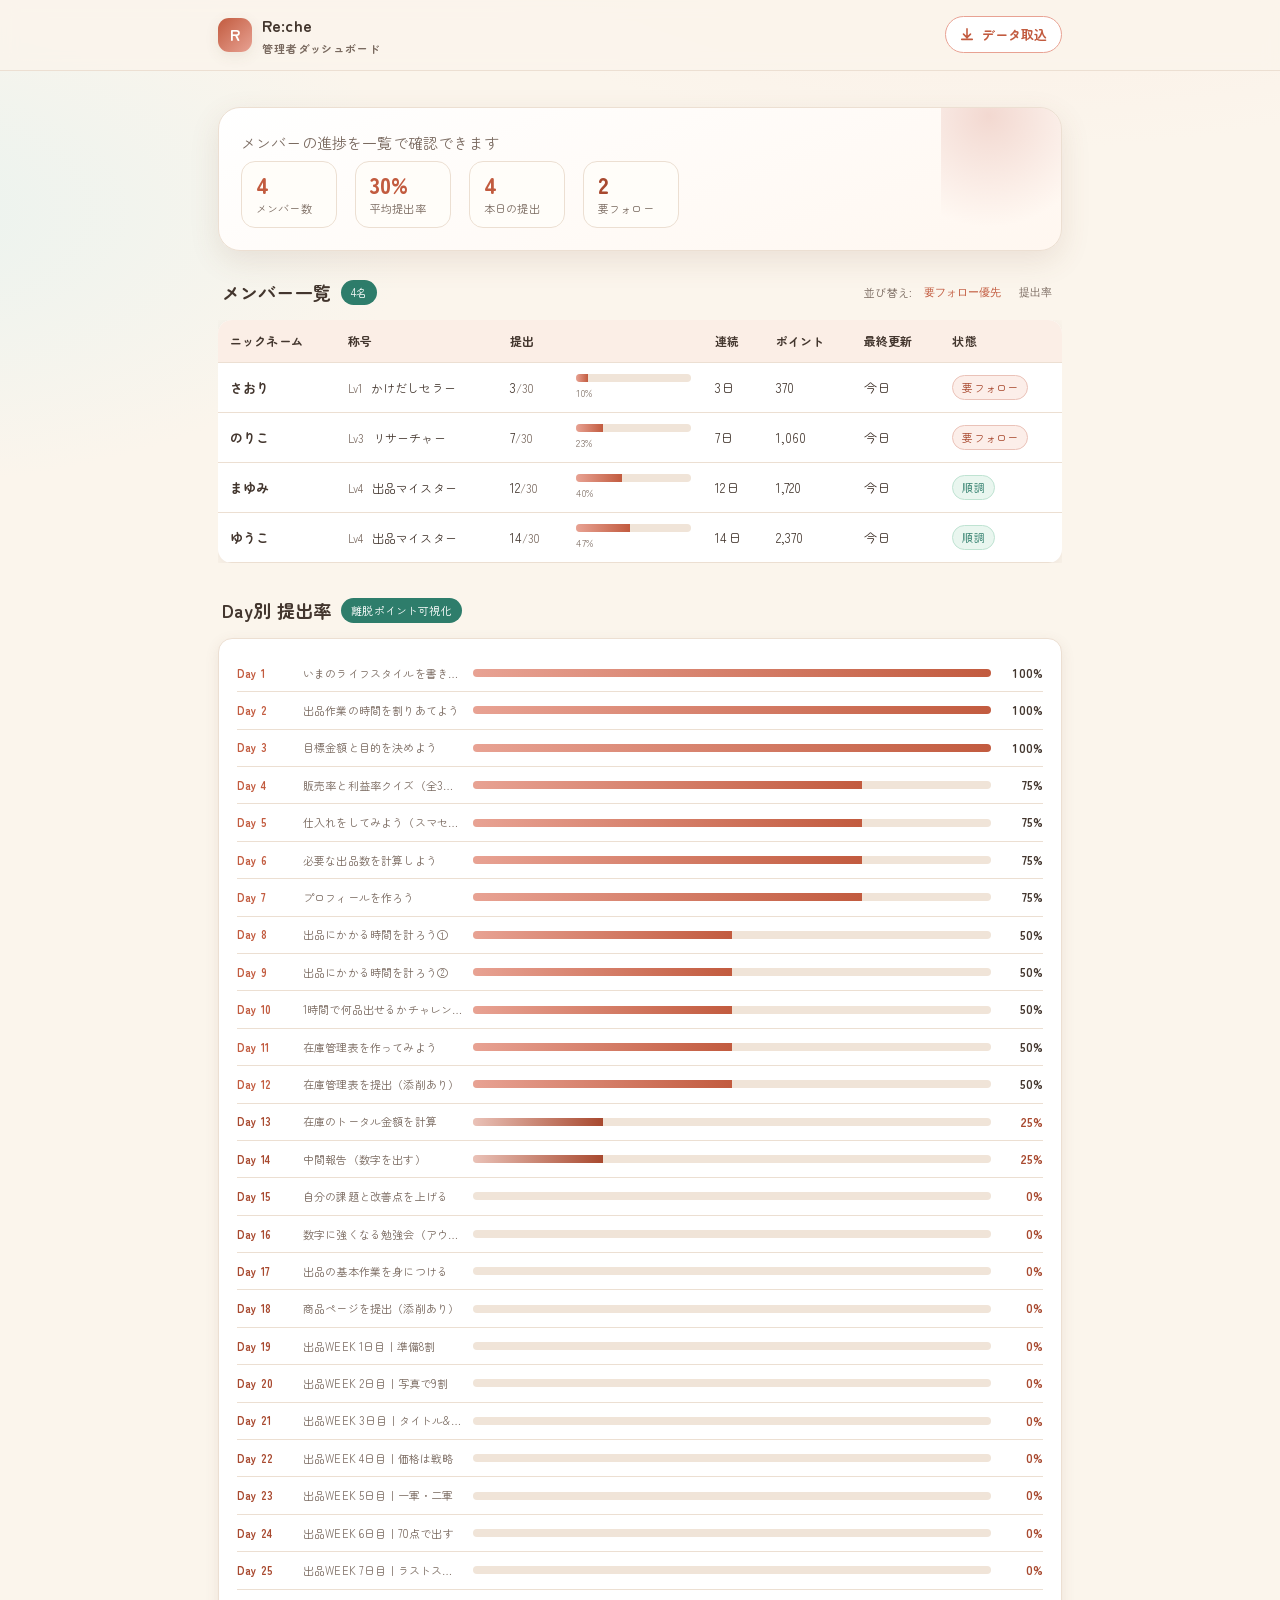
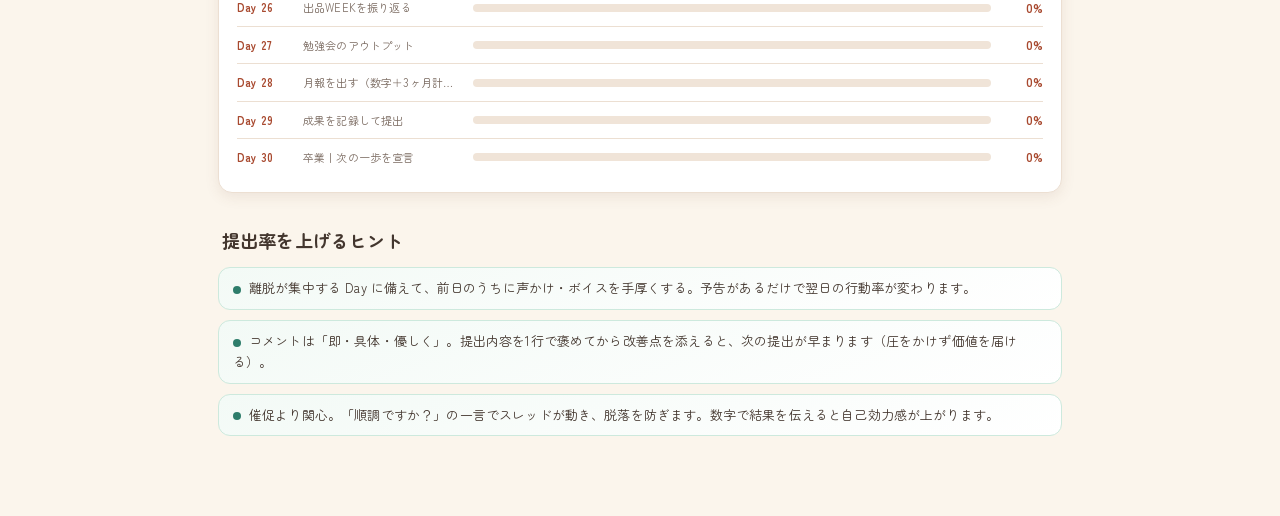
==== admin.html @ 708a5d36 "Re:che 30DAYS 学習ゲーム（テスト版） ユーザー版/管理者版・お庭育成(あつ森風)・くみこ毎日メッセージ/ボイス・連続ボーナス・同期ランキング  Co-Authored-By: Claud" ====
<!DOCTYPE html>
<html lang="ja">
<head>
<meta charset="UTF-8">
<meta name="viewport" content="width=device-width, initial-scale=1.0">
<title>Re:che 管理者ダッシュボード</title>
<link rel="preconnect" href="https://fonts.googleapis.com">
<link rel="preconnect" href="https://fonts.gstatic.com" crossorigin>
<link href="https://fonts.googleapis.com/css2?family=Zen+Maru+Gothic:wght@400;500;700&display=swap" rel="stylesheet">
<link rel="stylesheet" href="styles.css">
<style>
/* ---- admin-only styles ---- */
.sort-btn{
  background:none; border:none; cursor:pointer; color:var(--ink-2);
  font-size:11px; font-weight:700; padding:2px 6px; border-radius:6px;
  transition:background .12s;
}
.sort-btn:hover{ background:var(--line); }
.sort-btn.active{ color:var(--terra); }

.day-row{
  display:flex; align-items:flex-start; gap:12px; padding:10px 0;
  border-bottom:1px solid var(--line);
}
.day-row:last-child{ border-bottom:none; }
.day-row .day-num{
  flex-shrink:0; width:40px; height:40px; border-radius:12px;
  background:var(--cream-2); border:1px solid var(--line);
  display:grid; place-items:center;
  font-size:13px; font-weight:800; color:var(--terra);
}
.day-row.row-done .day-num{
  background:linear-gradient(135deg,var(--terra-soft),var(--terra));
  color:#fff; border:none;
}
.day-row .day-info{ flex:1; min-width:0; }
.day-row .day-title{
  font-size:13px; font-weight:700; line-height:1.4;
  white-space:nowrap; overflow:hidden; text-overflow:ellipsis;
}
.day-row .day-sub{ font-size:11px; color:var(--ink-2); margin-top:2px; }
.day-row .day-content{
  font-size:12px; color:var(--ink); background:var(--cream-2);
  border-radius:10px; padding:8px 10px; margin-top:6px;
  border:1px solid var(--line);
}
.day-row .day-fb-area{ margin-top:8px; }
.day-row .day-fb-area textarea{
  width:100%; min-height:60px;
}

.day-bar-row{
  display:flex; align-items:center; gap:10px; padding:8px 0;
  border-bottom:1px solid var(--line);
}
.day-bar-row:last-child{ border-bottom:none; }
.day-bar-row .d-label{
  width:56px; flex-shrink:0;
  font-size:11px; font-weight:700; color:var(--terra);
}
.day-bar-row .d-title{
  width:160px; flex-shrink:0; font-size:11px; color:var(--ink-2);
  white-space:nowrap; overflow:hidden; text-overflow:ellipsis;
}
.day-bar-row .d-bar{ flex:1; min-width:60px; }
.day-bar-row .d-pct{ width:42px; text-align:right; font-size:12px; font-weight:700; color:var(--ink);}

.hint-list{ padding:0; margin:0; list-style:none; display:flex; flex-direction:column; gap:10px;}
.hint-list li{
  padding:10px 14px; background:linear-gradient(160deg,#F3FAF6,#fff);
  border-radius:12px; border:1px solid #CDE9DD;
  font-size:13px; line-height:1.6;
}
.hint-list li::before{
  content:"";
  display:inline-block; width:8px; height:8px; border-radius:50%;
  background:var(--forest); margin-right:8px; vertical-align:middle;
  flex-shrink:0;
}

.tbl-wrap{ overflow-x:auto; -webkit-overflow-scrolling:touch; }

.member-detail-head{
  display:flex; align-items:center; gap:14px; margin-bottom:18px; flex-wrap:wrap;
}
.member-detail-head .name-badge{
  width:48px;height:48px; border-radius:50%;
  background:linear-gradient(135deg,var(--terra-soft),var(--terra));
  display:grid; place-items:center; color:#fff; font-weight:800; font-size:20px;
}

.import-tabs{ display:flex; gap:8px; margin-bottom:12px; }
.tab-btn{
  background:var(--cream-2); border:1.5px solid var(--line);
  border-radius:999px; padding:6px 14px; font-size:12px; font-weight:700;
  cursor:pointer; color:var(--ink-2); transition:all .12s;
}
.tab-btn.active{ background:var(--terra); border-color:var(--terra); color:#fff; }

.file-drop{
  border:2px dashed var(--line); border-radius:12px; padding:24px; text-align:center;
  font-size:13px; color:var(--ink-2); cursor:pointer; transition:border-color .15s;
}
.file-drop:hover{ border-color:var(--terra-soft); }
.file-drop input[type=file]{ display:none; }

@media(max-width:560px){
  .day-bar-row .d-title{ display:none; }
  .day-bar-row .d-label{ width:44px; }
}
</style>
</head>
<body>

<!-- ============================================================
     HEADER
============================================================ -->
<header class="app-head">
  <div class="row">
    <div class="brand">
      <div class="logo">R</div>
      <div>
        Re:che
        <small>管理者ダッシュボード</small>
      </div>
    </div>
    <div class="spacer"></div>
    <button class="btn btn-ghost btn-sm" onclick="openImport()">
      <svg width="14" height="14" viewBox="0 0 16 16" fill="none" style="vertical-align:-2px;margin-right:4px">
        <path d="M8 1v9M4 7l4 4 4-4M2 13h12" stroke="currentColor" stroke-width="1.8" stroke-linecap="round" stroke-linejoin="round"/>
      </svg>
      データ取込
    </button>
  </div>
</header>

<!-- ============================================================
     MAIN
============================================================ -->
<main class="wrap" style="padding-top:18px;">

  <!-- KPI -->
  <div class="hero">
    <p class="hello">メンバーの進捗を一覧で確認できます</p>
    <div class="metric" id="kpiCards">
      <!-- JS で生成 -->
    </div>
  </div>

  <!-- メンバー一覧 -->
  <div class="sec-title">
    <h2>メンバー一覧</h2>
    <span class="pill" id="memberCount">0名</span>
    <div style="margin-left:auto;display:flex;gap:6px;align-items:center;flex-wrap:wrap;">
      <span style="font-size:11px;color:var(--ink-2)">並び替え:</span>
      <button class="sort-btn active" id="sortFollowBtn" onclick="setSort('follow')">要フォロー優先</button>
      <button class="sort-btn" id="sortRateBtn" onclick="setSort('rate')">提出率</button>
    </div>
  </div>
  <div class="tbl-wrap">
    <table class="table" id="memberTable">
      <thead>
        <tr>
          <th>ニックネーム</th>
          <th>称号</th>
          <th>提出</th>
          <th style="min-width:90px"></th>
          <th>連続</th>
          <th>ポイント</th>
          <th>最終更新</th>
          <th>状態</th>
        </tr>
      </thead>
      <tbody id="memberTbody"></tbody>
    </table>
  </div>

  <!-- Day別 提出率 -->
  <div class="sec-title" style="margin-top:32px;">
    <h2>Day別 提出率</h2>
    <span class="pill">離脱ポイント可視化</span>
  </div>
  <div style="background:#fff;border:1px solid var(--line);border-radius:var(--radius-sm);box-shadow:var(--shadow-sm);padding:16px 18px;">
    <div id="dayBars"><!-- JS で生成 --></div>
  </div>

  <!-- 提出率を上げるヒント -->
  <div class="sec-title" style="margin-top:32px;">
    <h2>提出率を上げるヒント</h2>
  </div>
  <ul class="hint-list">
    <li>離脱が集中する Day に備えて、前日のうちに声かけ・ボイスを手厚くする。予告があるだけで翌日の行動率が変わります。</li>
    <li>コメントは「即・具体・優しく」。提出内容を1行で褒めてから改善点を添えると、次の提出が早まります（圧をかけず価値を届ける）。</li>
    <li>催促より関心。「順調ですか？」の一言でスレッドが動き、脱落を防ぎます。数字で結果を伝えると自己効力感が上がります。</li>
  </ul>

</main>

<!-- ============================================================
     メンバー詳細 モーダル
============================================================ -->
<div class="modal-back" id="memberModal" onclick="closeMemberModal(event)">
  <div class="modal" id="memberModalInner">
    <button class="close-x" onclick="closeMemberModalDirect()">&#x2715;</button>
    <div id="memberModalBody"><!-- JS で生成 --></div>
  </div>
</div>

<!-- ============================================================
     データ取込 モーダル
============================================================ -->
<div class="modal-back" id="importModal" onclick="closeImportModal(event)">
  <div class="modal" id="importModalInner">
    <button class="close-x" onclick="closeImportModalDirect()">&#x2715;</button>
    <h3 style="margin:0 0 8px;">データを取り込む</h3>
    <p style="font-size:13px;color:var(--ink-2);margin:0 0 14px;">メンバーがエクスポートしたJSONを貼り付けるか、ファイルを選択してください。</p>

    <div class="import-tabs">
      <button class="tab-btn active" id="tabPaste" onclick="switchTab('paste')">テキスト貼り付け</button>
      <button class="tab-btn" id="tabFile" onclick="switchTab('file')">ファイル選択</button>
    </div>

    <div id="panePaste">
      <textarea class="input" id="importTextarea" style="min-height:140px;" placeholder='ユーザーの「エクスポート」で出たJSONをここに貼り付けてください。'></textarea>
    </div>
    <div id="paneFile" style="display:none;">
      <label class="file-drop" for="importFileInput">
        <svg width="28" height="28" viewBox="0 0 24 24" fill="none" style="display:block;margin:0 auto 8px">
          <path d="M12 3v11M7 9l5 5 5-5M4 19h16" stroke="var(--terra-soft)" stroke-width="1.8" stroke-linecap="round" stroke-linejoin="round"/>
        </svg>
        クリックしてJSONファイルを選択<br>
        <span style="font-size:11px;">.json ファイルに対応</span>
        <input type="file" id="importFileInput" accept=".json,application/json" onchange="handleFileSelect(event)">
      </label>
      <p id="fileNameLabel" style="font-size:12px;color:var(--ink-2);margin:6px 0 0;text-align:center;"></p>
    </div>

    <div class="m-actions" style="margin-top:16px;">
      <button class="btn btn-pri" onclick="doImport()">取り込む</button>
      <button class="btn btn-ghost" onclick="closeImportModalDirect()">キャンセル</button>
    </div>
  </div>
</div>

<script src="curriculum.js"></script>
<script src="app-core.js"></script>
<script>
/* =====================================================================
   admin.html  インラインJS
   依存: styles.css / curriculum.js / app-core.js (RECHE global)
   ===================================================================== */

/* ---- ユーティリティ ---- */
function relativeDate(isoStr){
  if (!isoStr) return "—";
  const now = new Date();
  const d   = new Date(isoStr);
  const diff = Math.floor((now - d) / 86400000);
  if (diff === 0) return "今日";
  if (diff === 1) return "昨日";
  return diff + "日前";
}
function fmtNum(n){
  if (n == null || isNaN(n)) return "—";
  return Number(n).toLocaleString("ja-JP");
}
function pct(a, b){
  if (!b) return 0;
  return Math.round(a / b * 100);
}
function isFollowNeeded(member){
  const today = RECHE.todayISO();
  const lastUpd = member.updatedAt ? member.updatedAt.slice(0,10) : null;
  const daysSince = lastUpd ? RECHE.daysBetween(lastUpd, today) : 999;
  const rate = pct(member.done || 0, 30);
  return rate < 30 || daysSince >= 3;
}

/* ---- 並び替え状態 ---- */
let currentSort = "follow";
function setSort(mode){
  currentSort = mode;
  document.querySelectorAll(".sort-btn").forEach(b => b.classList.remove("active"));
  if (mode === "follow") document.getElementById("sortFollowBtn").classList.add("active");
  else                   document.getElementById("sortRateBtn").classList.add("active");
  renderAll();
}

/* ---- KPI カード描画 ---- */
function renderKPI(members){
  const total = members.length;
  const today = RECHE.todayISO();

  // 平均提出率
  const avgRate = total
    ? Math.round(members.reduce((s, m) => s + pct(m.done || 0, 30), 0) / total)
    : 0;

  // 本日の提出数（updatedAt が今日のメンバー数）
  const todayCount = members.filter(m =>
    m.updatedAt && m.updatedAt.slice(0, 10) === today
  ).length;

  // 要フォロー
  const followCount = members.filter(isFollowNeeded).length;

  const cards = [
    { n: fmtNum(total),      l: "メンバー数",       sub: "名" },
    { n: avgRate + "%",      l: "平均提出率",        sub: "" },
    { n: fmtNum(todayCount), l: "本日の提出",        sub: "名" },
    { n: fmtNum(followCount),l: "要フォロー",        sub: "名", warn: followCount > 0 },
  ];
  document.getElementById("kpiCards").innerHTML = cards.map(c => `
    <div class="m">
      <div class="n" style="${c.warn ? 'color:var(--terra-d);' : ''}">${RECHE.esc(c.n)}</div>
      <div class="l">${RECHE.esc(c.l)}</div>
    </div>
  `).join("");
}

/* ---- メンバー一覧 描画 ---- */
function renderMemberTable(members){
  const sorted = [...members].sort((a, b) => {
    if (currentSort === "follow"){
      const fa = isFollowNeeded(a) ? 0 : 1;
      const fb = isFollowNeeded(b) ? 0 : 1;
      if (fa !== fb) return fa - fb;
    }
    // 提出率 昇順（低い順）
    return pct(a.done || 0, 30) - pct(b.done || 0, 30);
  });

  document.getElementById("memberCount").textContent = members.length + "名";
  document.getElementById("memberTbody").innerHTML = sorted.map(m => {
    const rate = pct(m.done || 0, 30);
    const follow = isFollowNeeded(m);
    return `
      <tr style="cursor:pointer;" onclick="openMemberModal('${RECHE.esc(m.nick)}')">
        <td><strong>${RECHE.esc(m.nick)}</strong></td>
        <td>
          <span style="font-size:11px;color:var(--ink-2);">Lv${m.lv || 1}</span>
          <span style="margin-left:4px;font-size:12px;">${RECHE.esc(m.level || "—")}</span>
        </td>
        <td style="white-space:nowrap;">${m.done || 0}<span style="color:var(--ink-2);font-size:11px;">/30</span></td>
        <td>
          <div class="mini-bar"><i style="width:${rate}%"></i></div>
          <div style="font-size:10px;color:var(--ink-2);margin-top:2px;">${rate}%</div>
        </td>
        <td>${m.streak || 0}日</td>
        <td>${fmtNum(m.points || 0)}</td>
        <td style="white-space:nowrap;">${relativeDate(m.updatedAt)}</td>
        <td>
          <span class="tag ${follow ? 'warn' : 'good'}">${follow ? '要フォロー' : '順調'}</span>
        </td>
      </tr>
    `;
  }).join("");

  if (sorted.length === 0){
    document.getElementById("memberTbody").innerHTML =
      '<tr><td colspan="8" style="text-align:center;color:var(--ink-2);padding:24px;">メンバーがいません。「データ取込」でJSONを読み込んでください。</td></tr>';
  }
}

/* ---- Day 別 提出率 描画 ---- */
function renderDayBars(members){
  const total = members.length;
  const container = document.getElementById("dayBars");
  if (!total){ container.innerHTML = '<p style="font-size:13px;color:var(--ink-2);">メンバーデータがありません。</p>'; return; }

  let html = "";
  for (let d = 1; d <= 30; d++){
    const def = RECHE.dayDef(d);
    const doneCount = members.filter(m => m.progress && m.progress[d] && m.progress[d].done).length;
    const rate = pct(doneCount, total);
    const low = rate < 50;
    html += `
      <div class="day-bar-row">
        <div class="d-label" style="${low ? 'color:var(--terra-d);' : ''}">Day ${d}</div>
        <div class="d-title">${RECHE.esc(def ? def.title : "")}</div>
        <div class="d-bar">
          <div class="mini-bar">
            <i style="width:${rate}%;background:${low ? 'linear-gradient(90deg,var(--rose),var(--terra-d))' : ''}"></i>
          </div>
        </div>
        <div class="d-pct" style="${low ? 'color:var(--terra-d);' : ''}">${rate}%</div>
      </div>
    `;
  }
  container.innerHTML = html;
}

/* ---- メンバー詳細 モーダル ---- */
function openMemberModal(nick){
  const roster = RECHE.roster();
  const m = roster[nick];
  if (!m){ RECHE.toast("メンバーが見つかりません"); return; }

  const rate = pct(m.done || 0, 30);
  const follow = isFollowNeeded(m);
  const initial = (nick && nick.length) ? nick[0] : "?";

  let daysHtml = "";
  for (let d = 1; d <= 30; d++){
    const def = RECHE.dayDef(d);
    const prog = m.progress && m.progress[d];
    const done = prog && prog.done;
    const fbObj = RECHE.getFeedbackObj(nick, d);

    // 提出内容の整形
    let content = "";
    if (done && prog){
      if (prog.value){
        content = RECHE.esc(prog.value);
      } else if (prog.report && typeof prog.report === "object"){
        content = Object.entries(prog.report)
          .map(([k, v]) => `${RECHE.esc(k)}: ${RECHE.esc(String(v))}`)
          .join(" / ");
      } else if (prog.quiz){
        content = `クイズ: ${prog.quiz.score}/${prog.quiz.total} 問正解`;
      }
    }

    daysHtml += `
      <div class="day-row ${done ? 'row-done' : ''}">
        <div class="day-num">${d}</div>
        <div class="day-info">
          <div class="day-title">${RECHE.esc(def ? def.title : "—")}</div>
          <div class="day-sub">${RECHE.esc(def ? def.stage : "")} &nbsp;|&nbsp; ${done ? '<span style="color:var(--forest);font-weight:700;">済</span>' : '<span style="color:var(--ink-2);">未提出</span>'}</div>
          ${done && content ? `<div class="day-content">${content}</div>` : ""}
          ${done ? `
          <div class="day-fb-area">
            <div class="field">
              <label style="font-size:11px;color:var(--terra);font-weight:700;">コーチからのコメント</label>
              <textarea class="input" id="fb-${nick}-${d}" style="min-height:60px;font-size:12px;" placeholder="ここにコメントを入力…">${fbObj ? RECHE.esc(fbObj.text) : ""}</textarea>
              <div style="display:flex;gap:8px;margin-top:6px;">
                <button class="btn btn-forest btn-sm" onclick="saveFeedback('${RECHE.esc(nick)}',${d})">コメント保存</button>
                ${fbObj ? `<button class="btn btn-ghost btn-sm" onclick="deleteFeedback('${RECHE.esc(nick)}',${d})">削除</button>` : ""}
              </div>
              ${fbObj ? `<div style="font-size:11px;color:var(--ink-2);margin-top:4px;">${relativeDate(fbObj.at)} 保存済</div>` : ""}
            </div>
          </div>
          ` : ""}
        </div>
      </div>
    `;
  }

  document.getElementById("memberModalBody").innerHTML = `
    <div class="member-detail-head">
      <div class="name-badge">${RECHE.esc(initial)}</div>
      <div>
        <div style="font-size:20px;font-weight:800;">${RECHE.esc(nick)}</div>
        <div style="font-size:12px;color:var(--ink-2);">Lv${m.lv || 1} &nbsp;${RECHE.esc(m.level || "")} &nbsp;&nbsp; ${m.streak || 0}日連続 &nbsp;&nbsp; ${fmtNum(m.points || 0)}pt</div>
      </div>
      <div style="margin-left:auto;text-align:right;">
        <div style="font-size:22px;font-weight:800;color:var(--terra);">${rate}%</div>
        <div style="font-size:11px;color:var(--ink-2);">提出率 (${m.done || 0}/30)</div>
        <span class="tag ${follow ? 'warn' : 'good'}" style="margin-top:4px;display:inline-block;">${follow ? '要フォロー' : '順調'}</span>
      </div>
    </div>
    <div style="margin-bottom:8px;">
      <div class="bar"><i style="width:${rate}%"></i></div>
      <div class="bar-meta"><span>提出 ${m.done || 0}/30日</span><span>${rate}%</span></div>
    </div>
    ${daysHtml}
  `;

  document.getElementById("memberModal").classList.add("open");
}

function closeMemberModal(e){
  if (e && e.target !== document.getElementById("memberModal")) return;
  document.getElementById("memberModal").classList.remove("open");
}
function closeMemberModalDirect(){
  document.getElementById("memberModal").classList.remove("open");
}

/* ---- フィードバック保存 ---- */
function saveFeedback(nick, day){
  const el = document.getElementById("fb-" + nick + "-" + day);
  if (!el) return;
  const text = el.value.trim();
  RECHE.setFeedback(nick, day, text);
  RECHE.toast(text ? "コメントを保存しました" : "コメントを削除しました");
  // ボタン横の「保存済」表示を更新（モーダル再描画は重いので簡易更新）
  const savedNote = el.parentElement.querySelector(".saved-note");
  if (savedNote) savedNote.textContent = text ? "今日 保存済" : "";
}
function deleteFeedback(nick, day){
  RECHE.setFeedback(nick, day, "");
  RECHE.toast("コメントを削除しました");
  openMemberModal(nick); // 再描画
}

/* ---- データ取込 モーダル ---- */
function openImport(){
  document.getElementById("importModal").classList.add("open");
  document.getElementById("importTextarea").value = "";
  document.getElementById("fileNameLabel").textContent = "";
  switchTab("paste");
}
function closeImportModal(e){
  if (e && e.target !== document.getElementById("importModal")) return;
  document.getElementById("importModal").classList.remove("open");
}
function closeImportModalDirect(){
  document.getElementById("importModal").classList.remove("open");
}
function switchTab(mode){
  document.getElementById("panePaste").style.display = mode === "paste" ? "" : "none";
  document.getElementById("paneFile").style.display  = mode === "file"  ? "" : "none";
  document.getElementById("tabPaste").classList.toggle("active", mode === "paste");
  document.getElementById("tabFile").classList.toggle("active",  mode === "file");
}
function handleFileSelect(e){
  const file = e.target.files[0];
  if (!file) return;
  document.getElementById("fileNameLabel").textContent = "選択: " + file.name;
  const reader = new FileReader();
  reader.onload = ev => {
    document.getElementById("importTextarea").value = ev.target.result;
    switchTab("paste");
  };
  reader.readAsText(file);
}
function doImport(){
  const text = document.getElementById("importTextarea").value.trim();
  if (!text){ RECHE.toast("JSONを貼り付けてください"); return; }
  try {
    const count = RECHE.importRosterJSON(text);
    RECHE.toast(count + "名のデータを取り込みました");
    closeImportModalDirect();
    renderAll();
  } catch(e){
    RECHE.toast("取込エラー: JSONの形式を確認してください");
  }
}

/* ---- 全体描画 ---- */
function renderAll(){
  const roster = RECHE.roster();
  const members = Object.values(roster);
  renderKPI(members);
  renderMemberTable(members);
  renderDayBars(members);
}

/* ---- 初期化 ---- */
document.addEventListener("DOMContentLoaded", function(){
  RECHE.seedDemoIfEmpty();
  renderAll();
});
</script>
</body>
</html>
---- styles.css ----
/* =====================================================================
   Re:che 30DAYS  共通スタイル
   方針: 女性向けの可愛いテイスト × Meroneブランド準拠
   - フォント: Zen Maru Gothic(丸ゴ/可愛い) + 游ゴシック fallback
   - 色: クリーム地 × テラコッタ × フォレスト + くすみコーラル/ゴールド
   - 純赤NG / AIっぽいチープ絵文字NG（アイコンはSVG・CSS図形のみ）
   ===================================================================== */

:root{
  /* base */
  --cream:      #FBF5EC;
  --cream-2:    #FFFDF9;
  --paper:      #FFFFFF;
  /* brand */
  --terra:      #C25B3F;   /* メインCTA(テラコッタ) */
  --terra-d:    #A8492F;
  --terra-soft: #E8A293;   /* くすみコーラル */
  --rose:       #EAC2B8;   /* ダスティローズ */
  --forest:     #2E7D6B;   /* ディープフォレスト */
  --forest-soft:#7FB7A7;
  --gold:       #D9A441;   /* バッジ/称賛 */
  --gold-soft:  #F0D9A6;
  /* text */
  --ink:        #43362E;   /* 温かみのあるダークブラウン */
  --ink-2:      #7A6A60;
  --line:       #ECDFD2;
  --shadow:     0 10px 30px rgba(120, 80, 60, .12);
  --shadow-sm:  0 4px 14px rgba(120, 80, 60, .10);
  --radius:     22px;
  --radius-sm:  14px;
  --maxw:       880px;
  font-synthesis: none;
}

*{ box-sizing: border-box; }
html,body{ margin:0; padding:0; }
body{
  font-family:"Zen Maru Gothic","游ゴシック体",YuGothic,"游ゴシック","Yu Gothic",
              "Hiragino Kaku Gothic ProN", sans-serif;
  color: var(--ink);
  background:
    radial-gradient(1200px 600px at 80% -10%, #FCEbe2 0%, rgba(252,235,226,0) 60%),
    radial-gradient(1000px 500px at -10% 10%, #EAF3EF 0%, rgba(234,243,239,0) 55%),
    var(--cream);
  line-height: 1.7;
  -webkit-font-smoothing: antialiased;
  letter-spacing: .01em;
}
a{ color: var(--terra); }
.wrap{ max-width: var(--maxw); margin:0 auto; padding: 0 18px 80px; }

/* ---------- header ---------- */
.app-head{
  position: sticky; top:0; z-index: 40;
  backdrop-filter: blur(8px);
  background: rgba(251,245,236,.82);
  border-bottom: 1px solid var(--line);
}
.app-head .row{
  max-width: var(--maxw); margin:0 auto; padding: 12px 18px;
  display:flex; align-items:center; gap:12px;
}
.brand{ display:flex; align-items:center; gap:10px; font-weight:700; }
.brand .logo{
  width:34px;height:34px;border-radius:11px;
  background: linear-gradient(135deg,var(--terra),var(--terra-soft));
  display:grid;place-items:center;color:#fff;font-weight:700;box-shadow:var(--shadow-sm);
}
.brand small{ display:block; font-size:11px; color:var(--ink-2); font-weight:600; letter-spacing:.08em;}
.spacer{ flex:1; }

/* ---------- hero / status ---------- */
.hero{
  background: linear-gradient(160deg,#fff 0%, #FFF7F0 100%);
  border:1px solid var(--line); border-radius: var(--radius);
  box-shadow: var(--shadow); padding: 22px; margin: 18px 0;
  position:relative; overflow:hidden;
}
.hero::after{
  content:""; position:absolute; right:-40px; top:-40px; width:160px;height:160px;
  background: radial-gradient(circle at 30% 30%, var(--rose), transparent 70%);
  opacity:.6;
}
.hello{ font-size:15px; color:var(--ink-2); margin:0 0 2px;}
.hello b{ color:var(--terra); }
.level-row{ display:flex; align-items:center; gap:14px; flex-wrap:wrap; }
.level-badge{
  display:inline-flex; align-items:center; gap:8px;
  background:linear-gradient(135deg,var(--gold),#E8C268);
  color:#5a4412; font-weight:700; padding:7px 14px; border-radius:999px;
  box-shadow: var(--shadow-sm); font-size:14px;
}
.metric{ display:flex; gap:18px; flex-wrap:wrap; margin-top:6px;}
.metric .m{ background:var(--cream-2); border:1px solid var(--line); border-radius:var(--radius-sm);
  padding:10px 14px; min-width:96px; }
.metric .m .n{ font-size:22px; font-weight:800; color:var(--terra); line-height:1.1;}
.metric .m .l{ font-size:11px; color:var(--ink-2); margin-top:2px;}

/* progress bar */
.bar{ height:14px; border-radius:999px; background:#F0E4D8; overflow:hidden; margin-top:14px; border:1px solid var(--line);}
.bar > i{ display:block; height:100%; border-radius:999px;
  background:linear-gradient(90deg,var(--terra-soft),var(--terra)); transition:width .6s cubic-bezier(.2,.7,.2,1);}
.bar-meta{ display:flex; justify-content:space-between; font-size:12px; color:var(--ink-2); margin-top:6px;}

/* ---------- section title ---------- */
.sec-title{ display:flex; align-items:center; gap:10px; margin:26px 4px 12px;}
.sec-title h2{ font-size:18px; margin:0; }
.sec-title .pill{ font-size:11px; color:#fff; background:var(--forest); padding:3px 10px; border-radius:999px;}

/* ---------- day cards grid ---------- */
.days{ display:grid; grid-template-columns:repeat(auto-fill,minmax(120px,1fr)); gap:12px; }
.daycard{
  position:relative; border-radius:var(--radius-sm); padding:14px 12px 34px; cursor:pointer;
  background:var(--paper); border:1px solid var(--line); box-shadow:var(--shadow-sm);
  transition:transform .15s ease, box-shadow .15s ease; text-align:left; min-height:122px;
}
.daycard:hover{ transform:translateY(-3px); box-shadow:var(--shadow); }
.daycard .dnum{ font-size:11px; color:var(--ink-2); font-weight:700; letter-spacing:.06em; padding-right:48px;}
.daycard .dttl{ font-size:13px; font-weight:700; margin-top:5px; line-height:1.45; min-height:38px;
  display:-webkit-box;-webkit-line-clamp:2;-webkit-box-orient:vertical;overflow:hidden;}
.daycard .stg{ position:absolute; top:11px; right:10px; font-size:9px; color:#fff;
  background:var(--terra-soft); padding:2px 7px; border-radius:999px;}
.daycard .state{ position:absolute; bottom:11px; left:12px; right:40px; font-size:10.5px; font-weight:700;
  white-space:nowrap; overflow:hidden; text-overflow:ellipsis;}
/* states */
.daycard.done{ background:linear-gradient(160deg,#F3FAF6,#fff); border-color:#CDE9DD;}
.daycard.done .state{ color:var(--forest);}
.daycard.today{ border:2px solid var(--terra); box-shadow:0 8px 22px rgba(194,91,63,.18);}
.daycard.today .state{ color:var(--terra);}
.daycard.locked{ opacity:.55; cursor:not-allowed; filter:grayscale(.2);}
.daycard.locked:hover{ transform:none; box-shadow:var(--shadow-sm);}
.daycard .check{ position:absolute; bottom:8px; right:10px; width:24px;height:24px;border-radius:50%;
  background:var(--forest); display:none; place-items:center;}
.daycard.done .check{ display:grid; }
.daycard .lockicon{ position:absolute; bottom:10px; right:12px; opacity:.5;}

/* stamp calendar */
.stamps{ display:grid; grid-template-columns:repeat(10,1fr); gap:8px; }
.stamp{ aspect-ratio:1; border-radius:12px; background:var(--cream-2); border:1px dashed var(--line);
  display:grid; place-items:center; font-size:12px; color:var(--ink-2); font-weight:700; position:relative;}
.stamp.on{ background:linear-gradient(135deg,var(--terra-soft),var(--terra)); color:#fff; border:none;
  box-shadow:var(--shadow-sm);}
.stamp.on::after{ content:"済"; position:absolute; font-size:11px; }
.stamp.on span{ display:none; }

/* badges */
.badge-grid{ display:grid; grid-template-columns:repeat(auto-fill,minmax(96px,1fr)); gap:12px;}
.bdg{ text-align:center; padding:14px 8px; border-radius:var(--radius-sm); background:var(--paper);
  border:1px solid var(--line); box-shadow:var(--shadow-sm);}
.bdg .medal{ width:52px;height:52px;margin:0 auto 8px; border-radius:50%;
  background:radial-gradient(circle at 35% 30%, var(--gold-soft), var(--gold)); display:grid;place-items:center;
  color:#6a5012; box-shadow:inset 0 -3px 6px rgba(0,0,0,.08);}
.bdg.locked .medal{ background:#EEE6DC; color:#C9BBAE; box-shadow:none;}
.bdg .bname{ font-size:11px; font-weight:700; line-height:1.35;}
.bdg .bdesc{ font-size:10px; color:var(--ink-2); margin-top:2px;}
.bdg.locked{ opacity:.7;}

/* ---------- buttons ---------- */
.btn{ appearance:none; border:none; cursor:pointer; font-family:inherit; font-weight:700;
  border-radius:999px; padding:12px 22px; font-size:15px; transition:transform .12s ease, filter .12s ease;}
.btn:active{ transform:translateY(1px); }
.btn-pri{ background:linear-gradient(135deg,var(--terra),var(--terra-d)); color:#fff; box-shadow:var(--shadow-sm);}
.btn-pri:hover{ filter:brightness(1.05);}
.btn-ghost{ background:#fff; color:var(--terra); border:1.5px solid var(--terra-soft);}
.btn-forest{ background:var(--forest); color:#fff;}
.btn-sm{ padding:8px 14px; font-size:13px;}
.btn[disabled]{ opacity:.5; cursor:not-allowed;}

/* ---------- modal ---------- */
.modal-back{ position:fixed; inset:0; background:rgba(67,54,46,.45); backdrop-filter:blur(3px);
  display:none; place-items:center; z-index:60; padding:18px;}
.modal-back.open{ display:grid; }
.modal{ width:min(560px,100%); max-height:88vh; overflow:auto; background:var(--cream-2);
  border-radius:var(--radius); box-shadow:0 30px 60px rgba(67,54,46,.3); padding:24px;
  animation:pop .25s cubic-bezier(.2,.8,.2,1);}
@keyframes pop{ from{ transform:translateY(14px) scale(.98); opacity:0;} to{transform:none;opacity:1;} }
.modal .m-stage{ font-size:11px; color:#fff; background:var(--terra-soft); display:inline-block;
  padding:3px 10px; border-radius:999px;}
.modal .m-voice{ margin-top:12px; font-size:13px; color:var(--forest); font-weight:700;}
.modal .m-voice::before{ content:"今日のひとこと  "; color:var(--ink-2); font-weight:600; font-size:11px; }
.modal h3{ font-size:20px; margin:6px 0 10px; }
.modal .m-detail{ font-size:14px; color:var(--ink); background:#fff; border:1px solid var(--line);
  border-radius:var(--radius-sm); padding:14px; }
.field{ margin-top:16px; }
.field label{ font-size:13px; font-weight:700; display:block; margin-bottom:6px;}
.input, textarea.input{ width:100%; border:1.5px solid var(--line); border-radius:12px; padding:12px;
  font-family:inherit; font-size:14px; background:#fff; color:var(--ink); }
.input:focus{ outline:none; border-color:var(--terra-soft); box-shadow:0 0 0 3px rgba(232,162,147,.25);}
textarea.input{ min-height:96px; resize:vertical; }
.row-2{ display:flex; gap:10px; flex-wrap:wrap; }
.row-2 .field{ flex:1; min-width:140px; }
.m-actions{ display:flex; gap:10px; margin-top:20px; }
.m-actions .btn{ flex:1; }
.close-x{ position:sticky; top:0; float:right; border:none; background:transparent; font-size:22px;
  cursor:pointer; color:var(--ink-2); line-height:1;}

/* quiz */
.qitem{ background:#fff;border:1px solid var(--line);border-radius:var(--radius-sm);padding:14px;margin-top:12px;}
.qitem .qq{ font-weight:700; font-size:14px;}
.qitem .qhint{ font-size:11px; color:var(--ink-2); margin-top:4px;}
.qitem .qin{ display:flex; align-items:center; gap:8px; margin-top:8px;}
.qitem .qin input{ width:120px;}
.qjudge{ font-size:13px; font-weight:700; margin-top:6px; }
.qjudge.ok{ color:var(--forest);} .qjudge.ng{ color:var(--terra);}

/* calc / report auto output */
.out-box{ background:linear-gradient(160deg,#F3FAF6,#fff); border:1px solid #CDE9DD;
  border-radius:var(--radius-sm); padding:14px; margin-top:14px;}
.out-box .o{ display:flex; justify-content:space-between; align-items:baseline; padding:6px 0;}
.out-box .o b{ font-size:22px; color:var(--forest);}

/* feedback bubble */
.fb{ margin-top:14px; background:#FFF7F0; border:1px solid var(--rose); border-radius:var(--radius-sm);
  padding:12px 14px; position:relative;}
.fb .fb-h{ font-size:11px; font-weight:700; color:var(--terra); margin-bottom:4px; display:flex; align-items:center; gap:6px;}
.fb .fb-h .mini{ width:18px;height:18px;border-radius:50%;background:var(--terra-soft);display:inline-grid;place-items:center;color:#fff;font-size:10px;}
.fb p{ margin:0; font-size:13px;}
.fb.empty{ color:var(--ink-2); font-size:12px; background:#fff; border-style:dashed;}

/* toast */
.toast{ position:fixed; left:50%; bottom:28px; transform:translateX(-50%) translateY(20px);
  background:var(--ink); color:#fff; padding:12px 20px; border-radius:999px; font-size:14px; font-weight:700;
  box-shadow:var(--shadow); opacity:0; pointer-events:none; transition:.35s; z-index:80;}
.toast.show{ opacity:1; transform:translateX(-50%) translateY(0);}

/* level-up celebration */
.cele{ text-align:center; }
.cele .big{ font-size:40px; }
.confetti{ position:fixed; inset:0; pointer-events:none; z-index:70; overflow:hidden; display:none;}
.confetti.go{ display:block; }
.confetti i{ position:absolute; top:-12px; width:9px;height:14px; border-radius:2px; opacity:.9;
  animation:fall linear forwards;}
@keyframes fall{ to{ transform:translateY(110vh) rotate(540deg);} }

/* footer note */
.note{ font-size:12px; color:var(--ink-2); text-align:center; margin-top:30px; line-height:1.8;}

/* admin specifics reuse most; table */
.table{ width:100%; border-collapse:collapse; background:#fff; border-radius:var(--radius-sm); overflow:hidden;
  box-shadow:var(--shadow-sm); font-size:13px;}
.table th,.table td{ padding:11px 12px; text-align:left; border-bottom:1px solid var(--line);}
.table th{ background:#FBEEE6; color:var(--ink); font-size:12px; }
.table tr:hover td{ background:#FFFAF5; }
.mini-bar{ height:8px;border-radius:999px;background:#F0E4D8;overflow:hidden;min-width:90px;}
.mini-bar>i{ display:block;height:100%;background:linear-gradient(90deg,var(--terra-soft),var(--terra));}
.tag{ display:inline-block;font-size:11px;padding:2px 9px;border-radius:999px;background:var(--cream-2);border:1px solid var(--line);}
.tag.good{ background:#E9F6EF;border-color:#BFE3D2;color:var(--forest);}
.tag.warn{ background:#FCEEE9;border-color:var(--rose);color:var(--terra-d);}

/* ---------- くみこアバター ---------- */
.k-ava{ border-radius:50%; object-fit:cover; box-shadow:var(--shadow-sm); flex-shrink:0;
  border:2px solid #fff; background:#fff; }
.k-ava.mono{ display:grid; place-items:center; color:#fff; font-weight:700;
  background:linear-gradient(135deg,var(--terra),var(--terra-soft)); border:2px solid #fff;}

/* ---------- くみこから今日のメッセージ ---------- */
.kumiko-card{ display:flex; gap:14px; align-items:flex-start;
  background:linear-gradient(160deg,#FFF7F0,#FFFDF9); border:1px solid var(--rose);
  border-radius:var(--radius); padding:16px 18px; box-shadow:var(--shadow-sm); margin:14px 0;}
.kumiko-card .k-ava{ width:54px; height:54px; font-size:20px;}
.kumiko-card .k-body{ flex:1; min-width:0;}
.kumiko-card .k-name{ font-size:12px; font-weight:700; color:var(--terra); }
.kumiko-card .k-name small{ color:var(--ink-2); font-weight:600; margin-left:6px;}
.kumiko-card .k-msg{ font-size:14px; line-height:1.7; margin-top:4px;}
.kumiko-card .k-audio{ margin-top:10px; width:100%; height:34px;}

/* モーダル内のくみこ吹き出し */
.k-bubble{ display:flex; gap:10px; align-items:flex-start; margin:14px 0 4px;}
.k-bubble .k-ava{ width:40px;height:40px;font-size:16px;}
.k-bubble .bub{ position:relative; background:#FFF1E9; border:1px solid var(--rose);
  border-radius:14px; padding:10px 13px; font-size:13px; line-height:1.65; flex:1;}
.k-bubble .bub::before{ content:""; position:absolute; left:-7px; top:14px; width:12px;height:12px;
  background:#FFF1E9; border-left:1px solid var(--rose); border-bottom:1px solid var(--rose);
  transform:rotate(45deg);}

/* ---------- 連続ボーナス（炎チップ） ---------- */
.streak-chip{ display:inline-flex; align-items:center; gap:6px;
  background:linear-gradient(135deg,#F2A65A,#E8804A); color:#fff; font-weight:700;
  padding:7px 13px; border-radius:999px; font-size:14px; box-shadow:var(--shadow-sm);}
.streak-hint{ font-size:12px; color:var(--ink-2); margin-top:8px;}
.streak-hint b{ color:var(--terra); }

/* ---------- 同期ランキング ---------- */
.rank-list{ display:flex; flex-direction:column; gap:8px; }
.rank-row{ display:flex; align-items:center; gap:12px; background:var(--paper);
  border:1px solid var(--line); border-radius:var(--radius-sm); padding:10px 14px; box-shadow:var(--shadow-sm);}
.rank-row.me{ border:2px solid var(--terra); background:#FFF7F4;}
.rank-row .rk{ width:30px;height:30px;border-radius:50%; display:grid;place-items:center;
  font-weight:800; font-size:14px; background:var(--cream-2); color:var(--ink-2); flex-shrink:0;}
.rank-row.top1 .rk{ background:linear-gradient(135deg,var(--gold),#E8C268); color:#5a4412;}
.rank-row.top2 .rk{ background:#E3E0DA; color:#6b6259;}
.rank-row.top3 .rk{ background:#EAD4C2; color:#7a5a44;}
.rank-row .rn{ flex:1; min-width:0; font-weight:700; font-size:14px; white-space:nowrap; overflow:hidden; text-overflow:ellipsis;}
.rank-row .rn small{ color:var(--ink-2); font-weight:600; margin-left:6px; font-size:11px;}
.rank-row .rp{ font-size:13px; color:var(--terra); font-weight:800;}
.rank-empty{ font-size:13px; color:var(--ink-2); background:#fff; border:1px dashed var(--line);
  border-radius:var(--radius-sm); padding:16px; text-align:center;}

/* ---------- わたしのお庭（育成） ---------- */
.garden{ }
.g-scene{ position:relative; height:240px; border-radius:var(--radius); overflow:hidden;
  box-shadow:var(--shadow); border:1px solid var(--line); }
.g-sky{ position:absolute; inset:0; background:linear-gradient(180deg,#EAF5F0 0%,#FBF3E9 62%); }
.g-ground{ position:absolute; left:0; right:0; bottom:0; height:42%;
  background:linear-gradient(180deg,#B9DDC9,#9ED0B6);
  border-top-left-radius:60% 24px; border-top-right-radius:60% 24px; }
.g-ground::before{ content:""; position:absolute; inset:0; opacity:.5;
  background:radial-gradient(circle at 20% 30%, #ABD7BE 0 6px, transparent 7px),
             radial-gradient(circle at 70% 50%, #ABD7BE 0 5px, transparent 6px),
             radial-gradient(circle at 45% 70%, #ABD7BE 0 5px, transparent 6px);
  background-size:90px 70px; }
.g-house{ position:absolute; left:50%; bottom:14%; transform:translateX(-50%);
  width:148px; height:148px; filter:drop-shadow(0 6px 8px rgba(120,80,60,.15)); z-index:3;}
.g-plant{ position:absolute; transform:translate(-50%,-50%); animation:gbob 3.4s ease-in-out infinite; z-index:2;}
.g-animal{ position:absolute; transform:translate(-50%,-50%); animation:gbob 2.6s ease-in-out infinite; z-index:4;
  filter:drop-shadow(0 3px 3px rgba(120,80,60,.2)); cursor:default;}
@keyframes gbob{ 0%,100%{ margin-top:0; } 50%{ margin-top:-5px; } }
.g-name{ position:absolute; left:12px; top:10px; z-index:5; font-size:12px; font-weight:700;
  color:var(--ink); background:rgba(255,255,255,.78); border:1px solid var(--line);
  padding:4px 11px; border-radius:999px; box-shadow:var(--shadow-sm);}
.g-meta{ display:flex; gap:10px; flex-wrap:wrap; margin-top:12px; }
.g-stat{ font-size:12px; color:var(--ink-2); background:var(--cream-2); border:1px solid var(--line);
  border-radius:999px; padding:6px 12px; }
.g-stat b{ color:var(--terra); font-size:13px; }
.g-hint{ font-size:13px; color:var(--ink-2); margin-top:10px; }
.g-hint b{ color:var(--terra); }
.dex-strip{ display:flex; gap:10px; overflow-x:auto; padding:12px 2px 4px; margin-top:6px; }
.dex{ flex:0 0 auto; width:64px; text-align:center; }
.dex-ic{ width:56px; height:56px; margin:0 auto; border-radius:16px; display:grid; place-items:center;
  background:var(--cream-2); border:1px solid var(--line); }
.dex.on .dex-ic{ background:linear-gradient(160deg,#F3FAF6,#fff); border-color:#CDE9DD; }
.dex:not(.on) .dex-ic{ filter:grayscale(1) opacity(.35); }
.dex-nm{ font-size:10px; color:var(--ink-2); margin-top:4px; font-weight:700; }

/* ---------- ボイス再生 ---------- */
.voice-btn{ display:inline-flex; align-items:center; gap:7px; margin-top:10px;
  background:#fff; color:var(--terra); border:1.5px solid var(--terra-soft); border-radius:999px;
  padding:7px 14px; font-size:13px; font-weight:700; cursor:pointer; font-family:inherit;}
.voice-btn:hover{ background:#FFF4EF; }
.voice-btn.playing{ background:var(--terra); color:#fff; border-color:var(--terra); }
.voice-soon{ display:inline-block; margin-top:10px; font-size:11px; color:var(--ink-2); }

@media(max-width:560px){
  .metric .m{ min-width:78px; }
  .stamps{ grid-template-columns:repeat(6,1fr); }
  .g-house{ width:120px; height:120px; }
  .g-scene{ height:210px; }
}
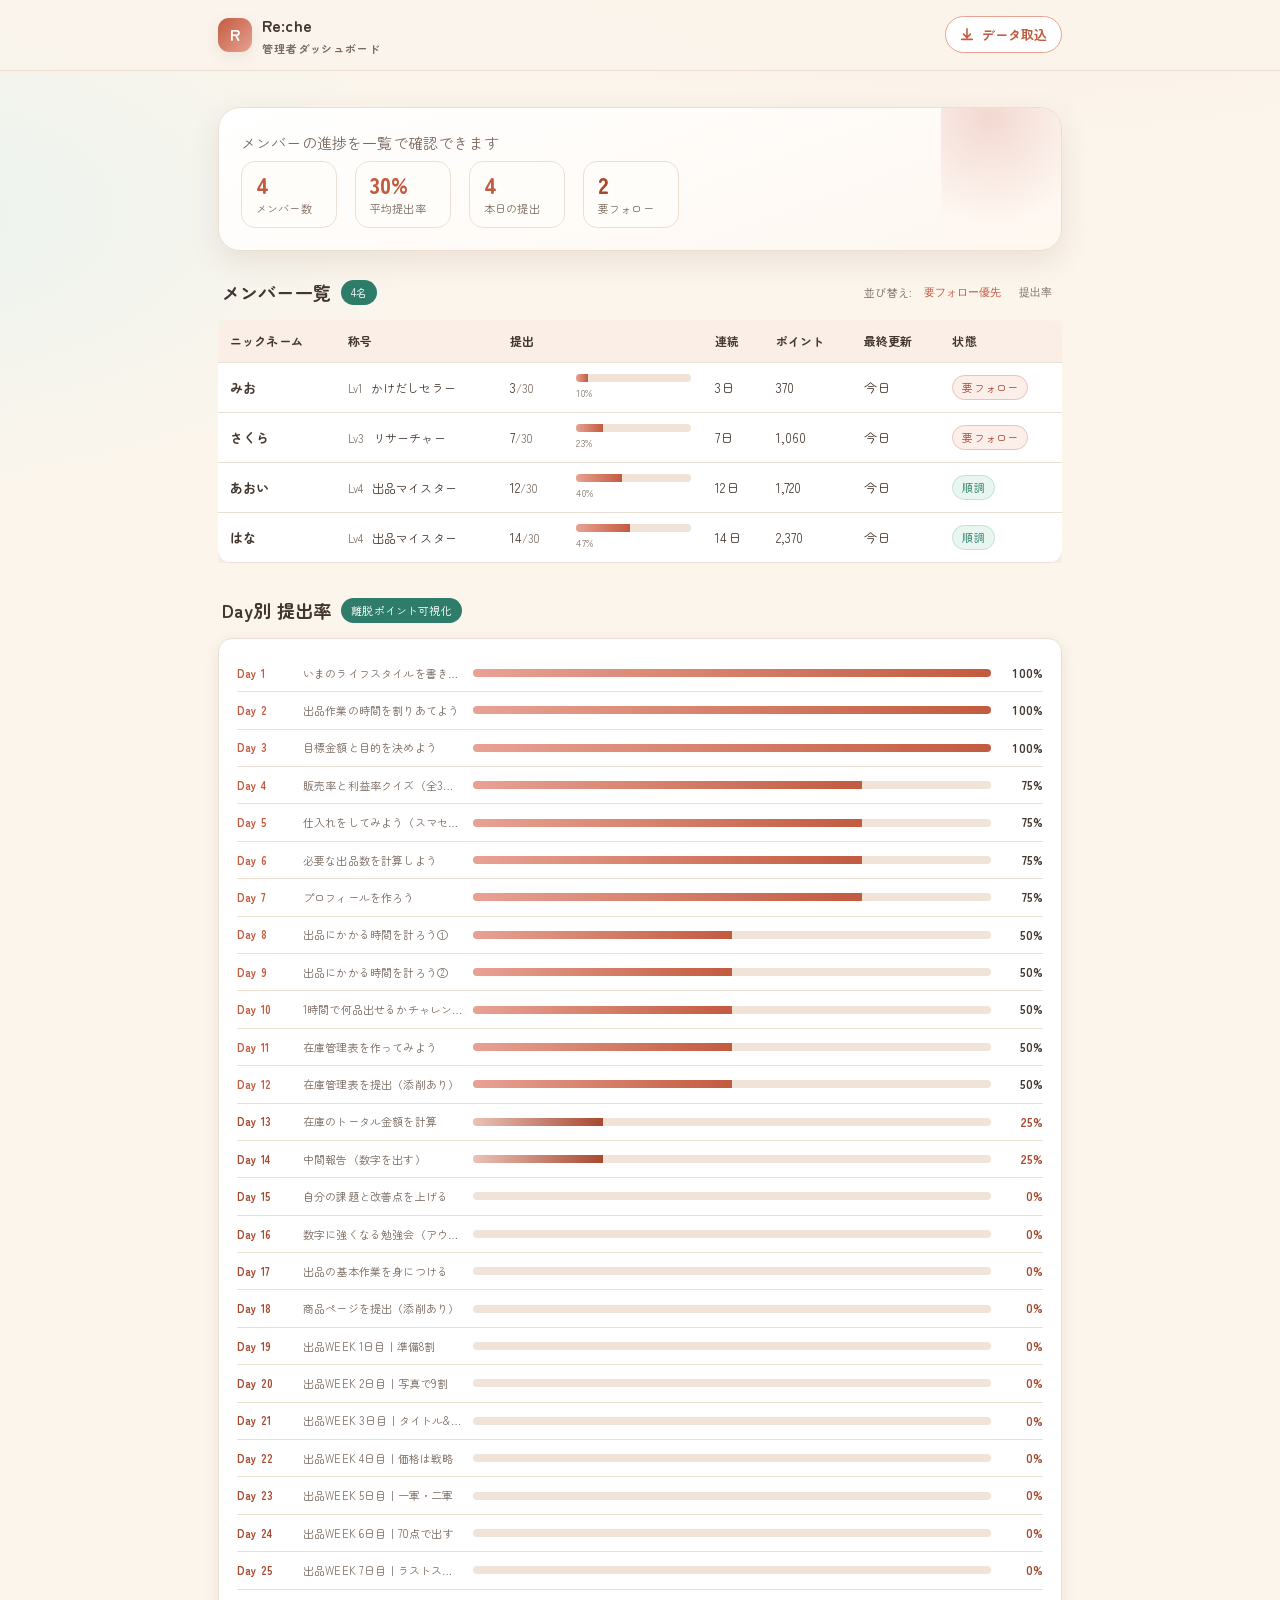
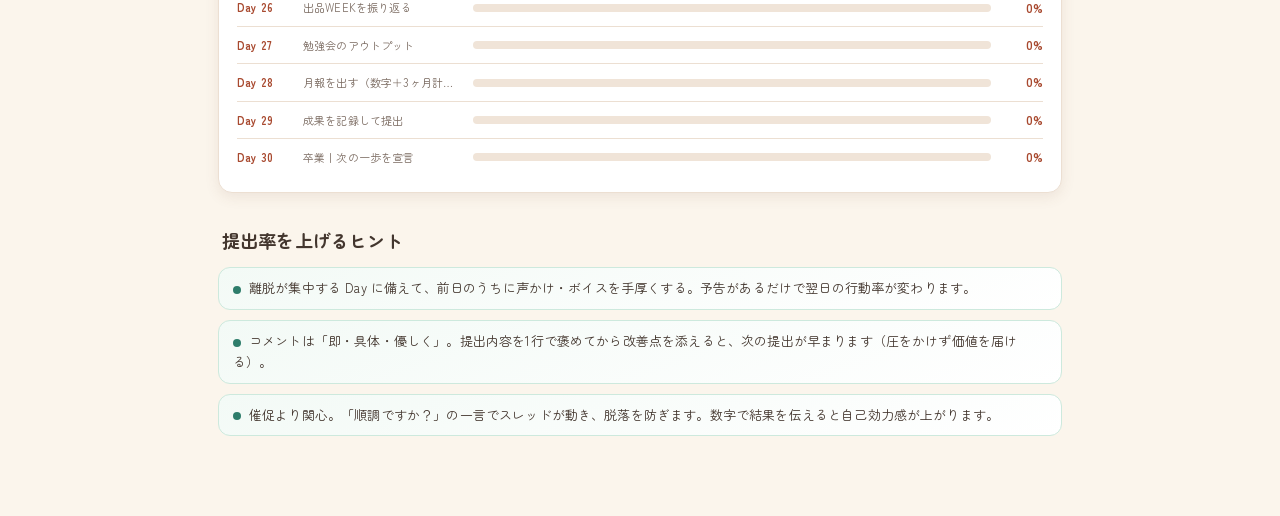
==== commit 698020c2: "本物のボイス(Day1-30)を同梱・公式ボイスタイトルに統一・検索避け Co-Authored-By: Claude Opus 4.8 (1M context) <noreply@anthropic" ====
--- a/admin.html
+++ b/admin.html
@@ -3,6 +3,7 @@
 <head>
 <meta charset="UTF-8">
 <meta name="viewport" content="width=device-width, initial-scale=1.0">
+<meta name="robots" content="noindex, nofollow">
 <title>Re:che 管理者ダッシュボード</title>
 <link rel="preconnect" href="https://fonts.googleapis.com">
 <link rel="preconnect" href="https://fonts.gstatic.com" crossorigin>
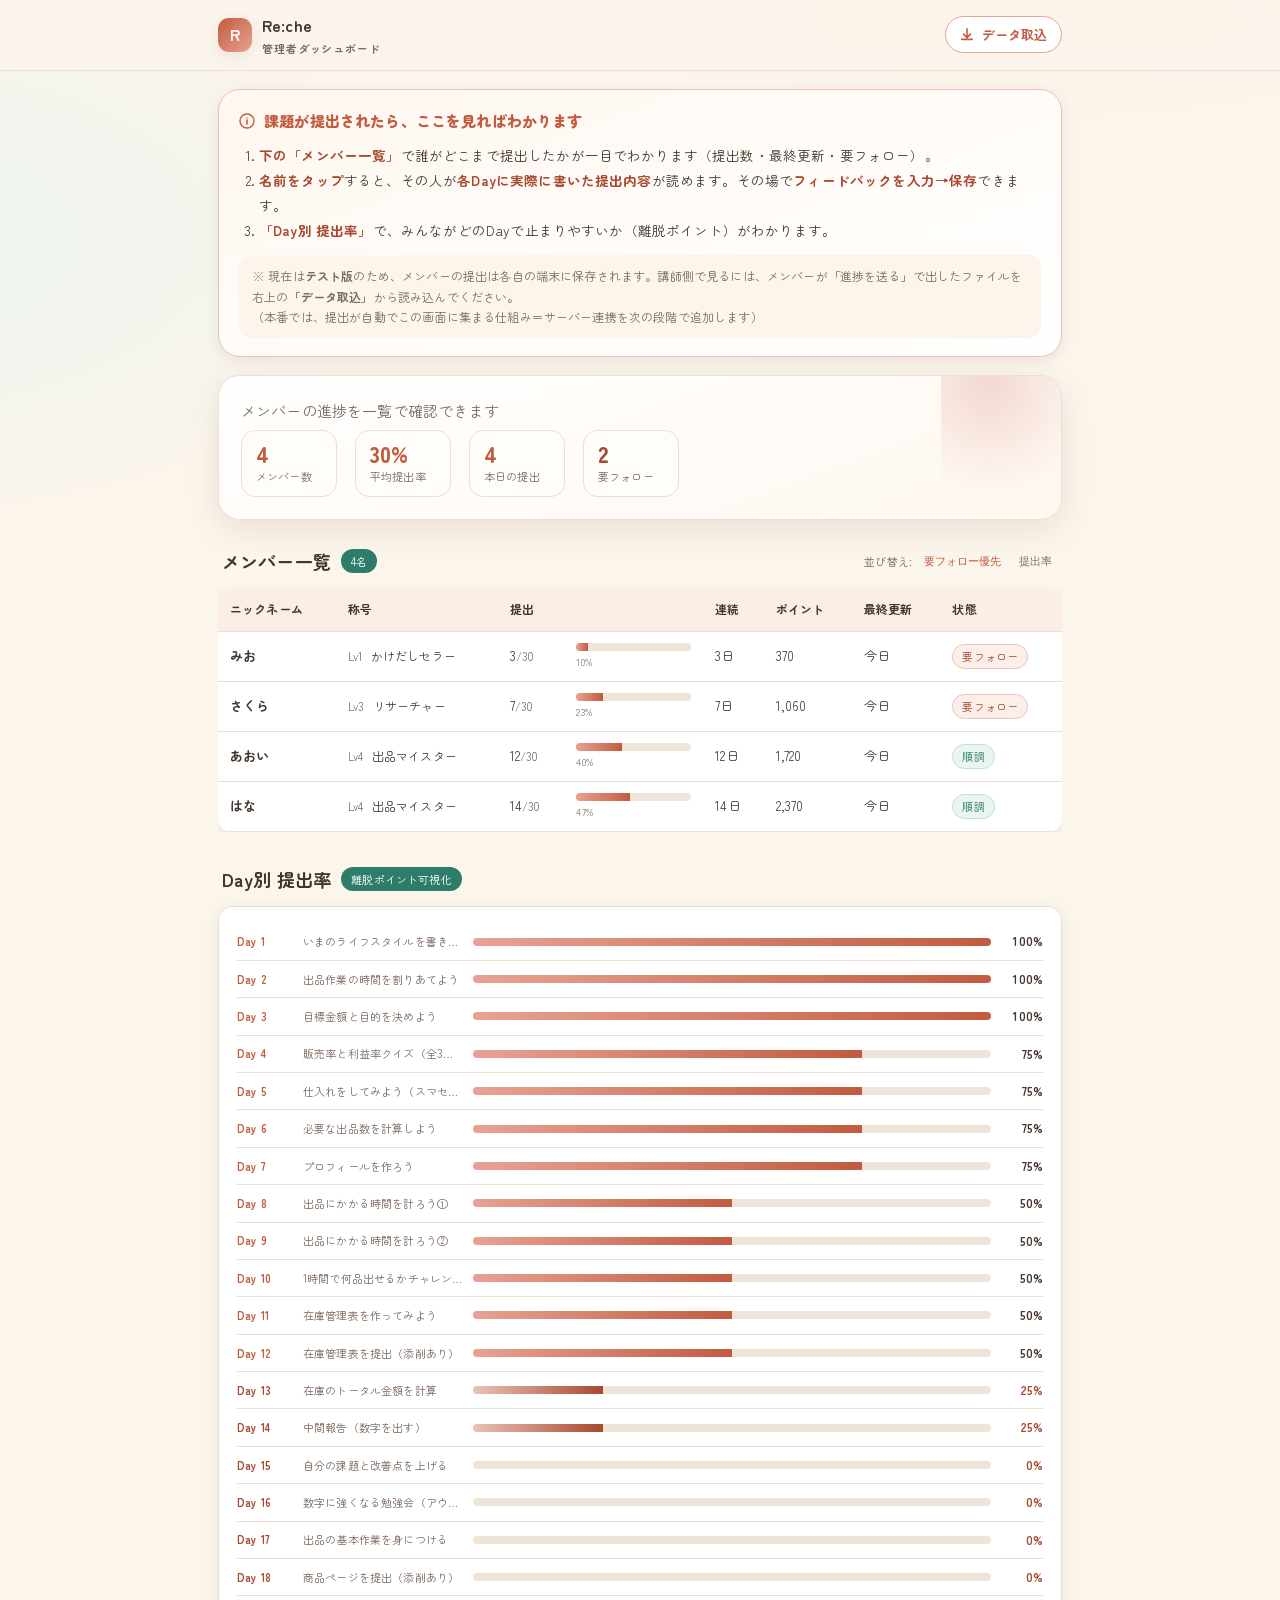
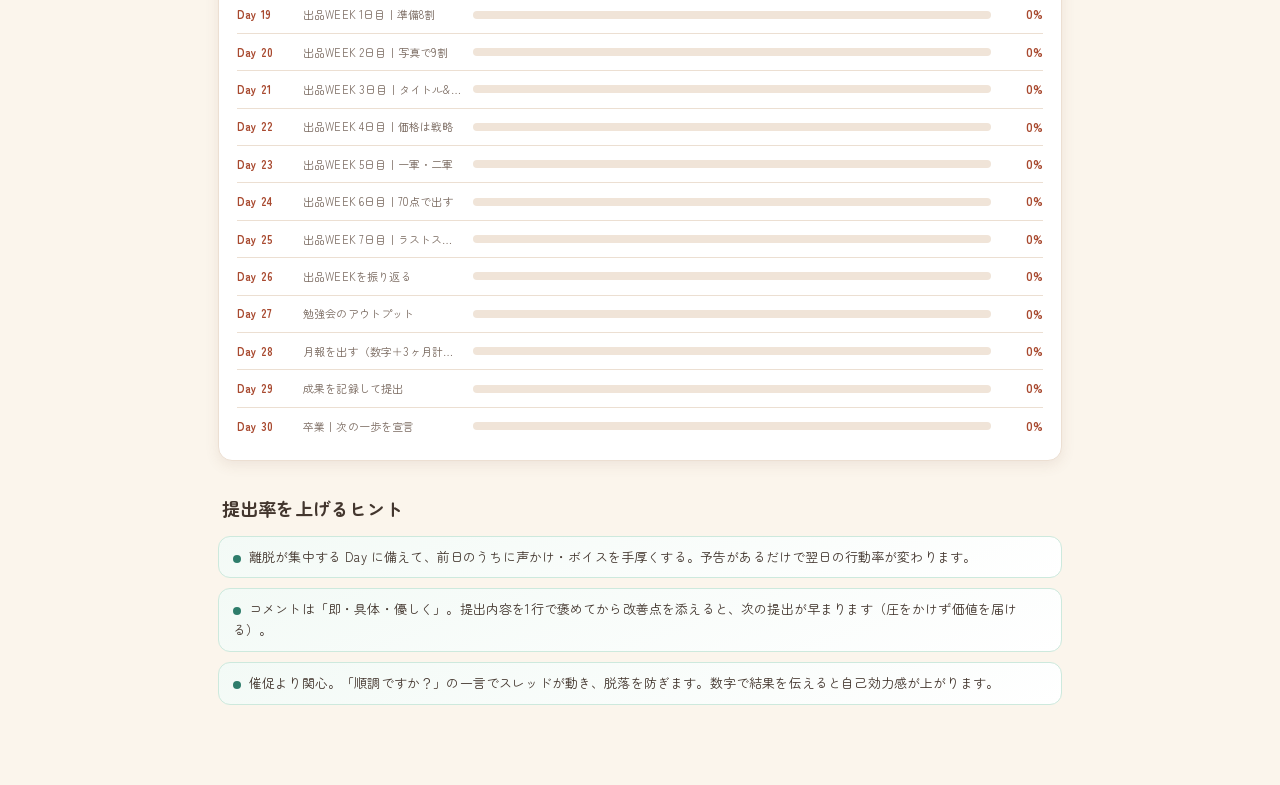
==== commit 1468fc7c: "庭を提出数基準の成長に変更／2日未提出で画面暗転リマインド／講師の確認手順をadmin明記／もりくみ写真6枚復活(お酒もそのまま) Co-Authored-By: Claude Opus 4.8 (1" ====
--- a/admin.html
+++ b/admin.html
@@ -81,6 +81,19 @@
 
 .tbl-wrap{ overflow-x:auto; -webkit-overflow-scrolling:touch; }
 
+.how-banner{
+  background:linear-gradient(160deg,#FFF7F0,#fff); border:1px solid var(--rose,#EBD3C8);
+  border-radius:var(--radius); padding:18px 20px; margin-bottom:16px; box-shadow:var(--shadow-sm);
+}
+.how-banner .how-h{ font-size:15px; font-weight:800; color:var(--terra); margin-bottom:10px; }
+.how-banner .how-steps{ margin:0 0 12px; padding-left:20px; }
+.how-banner .how-steps li{ font-size:13.5px; line-height:1.85; color:var(--ink); }
+.how-banner .how-steps b{ color:var(--terra-d,var(--terra)); }
+.how-banner .how-note{
+  font-size:12px; line-height:1.7; color:var(--ink-2); background:#FBF5EC;
+  border-radius:12px; padding:11px 13px; margin:0;
+}
+
 .member-detail-head{
   display:flex; align-items:center; gap:14px; margin-bottom:18px; flex-wrap:wrap;
 }
@@ -139,6 +152,26 @@
      MAIN
 ============================================================ -->
 <main class="wrap" style="padding-top:18px;">
+
+  <!-- 講師向け 使い方ガイド -->
+  <div class="how-banner">
+    <div class="how-h">
+      <svg width="16" height="16" viewBox="0 0 16 16" fill="none" style="vertical-align:-2px;margin-right:5px">
+        <circle cx="8" cy="8" r="7" stroke="currentColor" stroke-width="1.4"/>
+        <path d="M8 7v4M8 5h.01" stroke="currentColor" stroke-width="1.6" stroke-linecap="round"/>
+      </svg>
+      課題が提出されたら、ここを見ればわかります
+    </div>
+    <ol class="how-steps">
+      <li><b>下の「メンバー一覧」</b>で誰がどこまで提出したかが一目でわかります（提出数・最終更新・要フォロー）。</li>
+      <li><b>名前をタップ</b>すると、その人が<b>各Dayに実際に書いた提出内容</b>が読めます。その場で<b>フィードバックを入力→保存</b>できます。</li>
+      <li><b>「Day別 提出率」</b>で、みんながどのDayで止まりやすいか（離脱ポイント）がわかります。</li>
+    </ol>
+    <p class="how-note">
+      ※ 現在は<b>テスト版</b>のため、メンバーの提出は各自の端末に保存されます。講師側で見るには、メンバーが「進捗を送る」で出したファイルを右上の<b>「データ取込」</b>から読み込んでください。<br>
+      （本番では、提出が自動でこの画面に集まる仕組み＝サーバー連携を次の段階で追加します）
+    </p>
+  </div>
 
   <!-- KPI -->
   <div class="hero">
--- a/styles.css
+++ b/styles.css
@@ -332,6 +332,38 @@
 .dex:not(.on) .dex-ic{ filter:grayscale(1) opacity(.35); }
 .dex-nm{ font-size:10px; color:var(--ink-2); margin-top:4px; font-weight:700; }
 
+/* ---------- 2日以上未提出で画面を暗く（やさしいリマインド） ---------- */
+.dim-overlay{ position:fixed; inset:0; background:rgba(16,11,8,.66); z-index:55;
+  pointer-events:none; opacity:0; transition:opacity .8s ease; }
+body.dim .dim-overlay{ opacity:1; }
+.dim-note{ position:fixed; left:50%; bottom:22px; transform:translateX(-50%) translateY(20px);
+  z-index:57; background:#2b211c; color:#FBF5EC; border:1px solid #4d3d33; border-radius:16px;
+  padding:13px 20px; font-size:13.5px; line-height:1.6; box-shadow:0 14px 30px rgba(0,0,0,.4);
+  max-width:90%; text-align:center; opacity:0; pointer-events:none; transition:.6s; }
+body.dim .dim-note{ opacity:1; transform:translateX(-50%) translateY(0); }
+.dim-note b{ color:#F0C0B5; }
+
+/* ---------- もりくみからの一言（吹き出し＋透過写真） ---------- */
+.mk-card{ position:relative; display:flex; align-items:flex-end; gap:6px;
+  background:linear-gradient(160deg,#FFF3EA,#FFFDF9); border:1px solid var(--rose);
+  border-radius:var(--radius); padding:14px 16px 0; box-shadow:var(--shadow-sm);
+  margin:14px 0; overflow:hidden; min-height:150px; }
+.mk-card::after{ content:""; position:absolute; right:-30px; top:-30px; width:130px;height:130px;
+  background:radial-gradient(circle at 30% 30%, var(--rose), transparent 70%); opacity:.5; }
+.mk-photo{ flex:0 0 auto; align-self:flex-end; z-index:1; }
+.mk-photo img{ height:158px; width:auto; display:block;
+  filter:drop-shadow(0 5px 7px rgba(120,80,60,.20)); }
+.mk-photo .k-ava.mono{ margin-bottom:10px; }
+.mk-right{ flex:1; align-self:center; padding:6px 0 16px; min-width:0; z-index:1; }
+.mk-name{ font-size:12px; font-weight:700; color:var(--terra); margin-bottom:7px; }
+.mk-name small{ color:var(--ink-2); font-weight:600; margin-left:6px; }
+.mk-bubble{ position:relative; background:#fff; border:1.5px solid var(--rose);
+  border-radius:16px; padding:13px 15px; font-size:15px; line-height:1.7; color:var(--ink);
+  box-shadow:var(--shadow-sm); }
+.mk-bubble::before{ content:""; position:absolute; left:-9px; top:22px; width:14px; height:14px;
+  background:#fff; border-left:1.5px solid var(--rose); border-bottom:1.5px solid var(--rose);
+  transform:rotate(45deg); }
+
 /* ---------- ボイス再生 ---------- */
 .voice-btn{ display:inline-flex; align-items:center; gap:7px; margin-top:10px;
   background:#fff; color:var(--terra); border:1.5px solid var(--terra-soft); border-radius:999px;
@@ -345,4 +377,6 @@
   .stamps{ grid-template-columns:repeat(6,1fr); }
   .g-house{ width:120px; height:120px; }
   .g-scene{ height:210px; }
-}
+  .mk-photo img{ height:124px; }
+  .mk-card{ min-height:124px; }
+}
